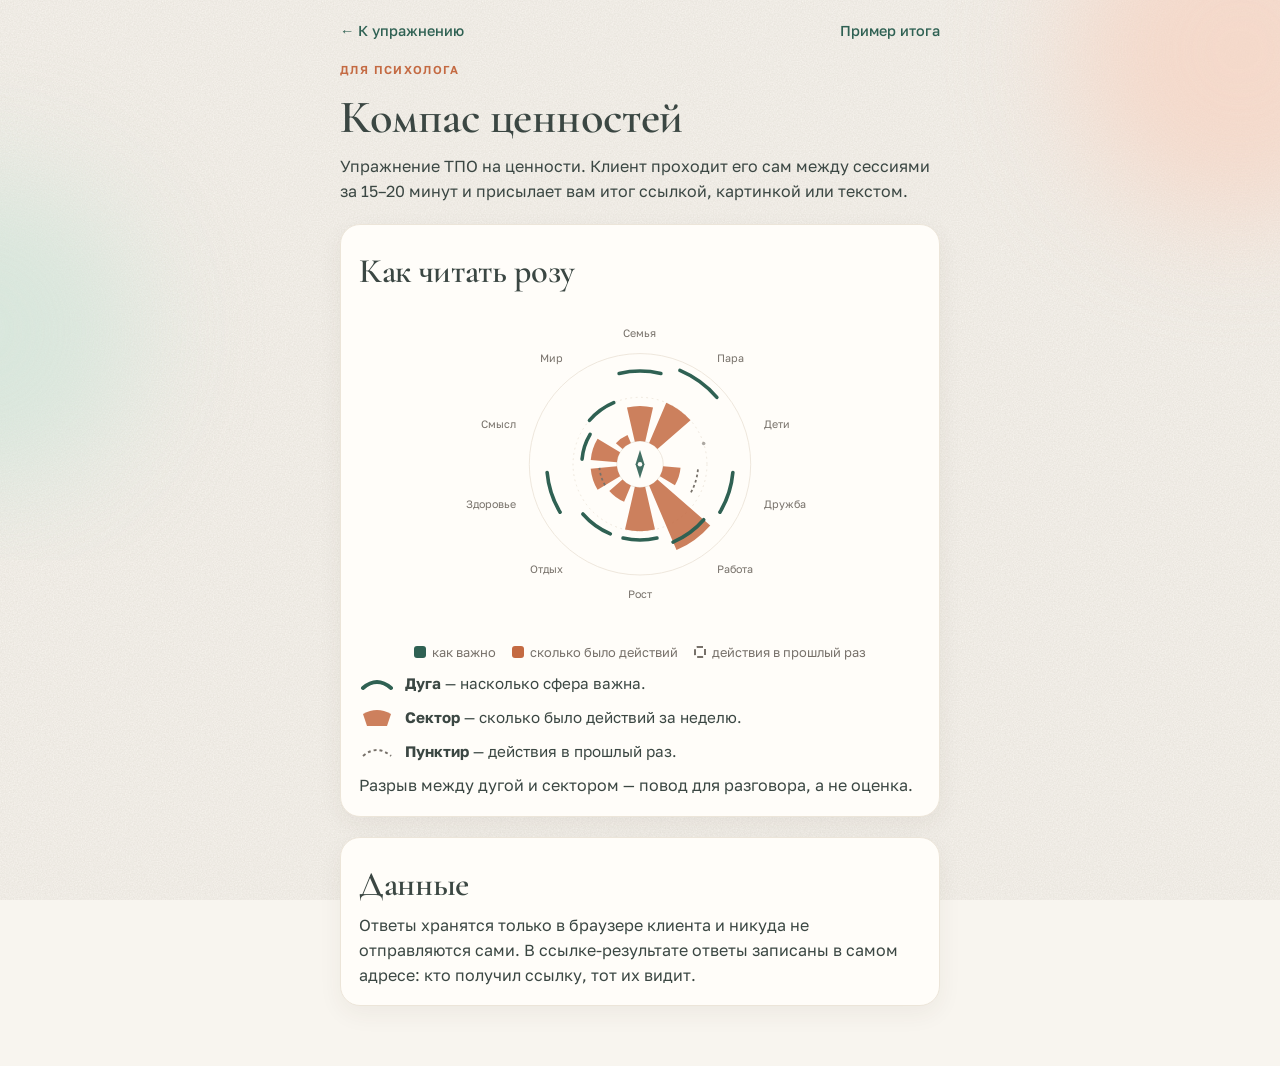
==== psychologist.html @ 223bea57 "Новый лист сфер, картинка на экране итога, скрытые кнопки не показываются Co-Authored-By: Claude Opu" ====
<!doctype html>
<html lang="ru">
<head>
<meta charset="utf-8">
<meta name="viewport" content="width=device-width,initial-scale=1,viewport-fit=cover">
<title>Для психолога — Компас ценностей</title>
<meta name="description" content="Коротко для психолога: как прочитать розу сфер в упражнении «Компас ценностей» и что происходит с данными.">
<meta name="theme-color" content="#F8F5EF" media="(prefers-color-scheme: light)">
<meta name="theme-color" content="#161C1A" media="(prefers-color-scheme: dark)">
<meta name="referrer" content="no-referrer">
<meta property="og:type" content="article">
<meta property="og:title" content="Компас ценностей — для психолога">
<meta property="og:description" content="Упражнение ТПО на ценности для самостоятельной работы клиента между сессиями.">
<meta property="og:locale" content="ru_RU">
<link rel="icon" href="favicon.svg" type="image/svg+xml">
<link rel="preload" href="fonts/golos-text-cyrillic-wght-normal.woff2" as="font" type="font/woff2" crossorigin>
<link rel="preload" href="fonts/cormorant-garamond-cyrillic-wght-normal.woff2" as="font" type="font/woff2" crossorigin>
<link rel="stylesheet" href="css/style.css?v=2">
</head>
<body>
<div class="blobs" aria-hidden="true"></div>
<main class="wrap doc" style="padding-bottom:60px">
  <div class="topbar"><a href="./">← К упражнению</a><a href="./#example">Пример итога</a></div>

  <div class="stack">
    <span class="eyebrow">Для психолога</span>
    <h1>Компас ценностей</h1>
    <p>Упражнение ТПО на ценности. Клиент проходит его сам между сессиями за 15–20 минут и присылает вам итог ссылкой, картинкой или текстом.</p>
  </div>

  <section class="card">
    <h2>Как читать розу</h2>
    <div class="mini-rose" id="rose"></div>
    <div class="legend-list">
      <div><svg viewBox="0 0 36 20" aria-hidden="true"><path d="M4 14 Q18 2 32 14" fill="none" stroke="var(--accent)" stroke-width="4" stroke-linecap="round"/></svg><span><b>Дуга</b> — насколько сфера важна.</span></div>
      <div><svg viewBox="0 0 36 20" aria-hidden="true"><path d="M8 18 L4 6 Q18 -2 32 6 L28 18Z" fill="var(--warm)" opacity=".85"/></svg><span><b>Сектор</b> — сколько было действий за неделю.</span></div>
      <div><svg viewBox="0 0 36 20" aria-hidden="true"><path d="M4 14 Q18 2 32 14" fill="none" stroke="var(--muted)" stroke-width="2" stroke-dasharray="3 3"/></svg><span><b>Пунктир</b> — действия в прошлый раз.</span></div>
    </div>
    <p>Разрыв между дугой и сектором — повод для разговора, а не оценка.</p>
  </section>

  <section class="card">
    <h2>Данные</h2>
    <p>Ответы хранятся только в браузере клиента и никуда не отправляются сами. В ссылке-результате ответы записаны в самом адресе: кто получил ссылку, тот их видит.</p>
  </section>
</main>
<script src="js/config.js?v=2"></script>
<script src="js/app.js?v=2"></script>
<script>
  /* роза-пример для объяснения */
  S=blank();S.ratings=exampleRatings();S.chosen=[];S.prev={friends:{act:4,skip:false},body:{act:2,skip:false}};VIEW=true;
  document.getElementById('rose').innerHTML=rose();
</script>
</body>
</html>
---- css/style.css ----
/* Компас ценностей — мягкий вариант A: бумага, шалфей, терракота */

@font-face{font-family:"Golos Text";font-style:normal;font-weight:400 900;font-display:swap;src:url(../fonts/golos-text-cyrillic-wght-normal.woff2) format("woff2");unicode-range:U+0301,U+0400-045F,U+0490-0491,U+04B0-04B1,U+2116}
@font-face{font-family:"Golos Text";font-style:normal;font-weight:400 900;font-display:swap;src:url(../fonts/golos-text-latin-wght-normal.woff2) format("woff2");unicode-range:U+0000-00FF,U+0131,U+0152-0153,U+02BB-02BC,U+02C6,U+02DA,U+02DC,U+0304,U+0308,U+0329,U+2000-206F,U+20AC,U+2122,U+2191,U+2193,U+2212,U+2215,U+FEFF,U+FFFD}
@font-face{font-family:"Cormorant Garamond";font-style:normal;font-weight:300 700;font-display:swap;src:url(../fonts/cormorant-garamond-cyrillic-wght-normal.woff2) format("woff2");unicode-range:U+0301,U+0400-045F,U+0490-0491,U+04B0-04B1,U+2116}
@font-face{font-family:"Cormorant Garamond";font-style:normal;font-weight:300 700;font-display:swap;src:url(../fonts/cormorant-garamond-latin-wght-normal.woff2) format("woff2");unicode-range:U+0000-00FF,U+0131,U+0152-0153,U+02BB-02BC,U+02C6,U+02DA,U+02DC,U+0304,U+0308,U+0329,U+2000-206F,U+20AC,U+2122,U+2191,U+2193,U+2212,U+2215,U+FEFF,U+FFFD}
@font-face{font-family:"Cormorant Garamond";font-style:italic;font-weight:300 700;font-display:swap;src:url(../fonts/cormorant-garamond-cyrillic-wght-italic.woff2) format("woff2");unicode-range:U+0301,U+0400-045F,U+0490-0491,U+04B0-04B1,U+2116}
@font-face{font-family:"Cormorant Garamond";font-style:italic;font-weight:300 700;font-display:swap;src:url(../fonts/cormorant-garamond-latin-wght-italic.woff2) format("woff2");unicode-range:U+0000-00FF,U+0131,U+0152-0153,U+02BB-02BC,U+02C6,U+02DA,U+02DC,U+0304,U+0308,U+0329,U+2000-206F,U+20AC,U+2122,U+2191,U+2193,U+2212,U+2215,U+FEFF,U+FFFD}

:root{
  --paper:#F8F5EF; --surface:#FFFDF9; --ink:#3B4743; --muted:#77716A; --line:#ECE5D9;
  --accent:#2F6153; --accent-soft:#E3EDE8; --btn:#4F7D70; --btn-ink:#FFFFFF;
  --warm:#C46A42; --warm-soft:#F7E6DC; --hint-bg:#F6EEE2; --hint-ink:#6E4E2E; --track:#EDE7DC;
  --blob1:#F6D3C2; --blob2:#D3E5DA; --danger:#B3412E;
  --shadow:0 8px 24px rgba(60,50,30,.06);
  --grain:.18;
  --f-display:"Cormorant Garamond",Georgia,"Times New Roman",serif;
  --f-body:"Golos Text",-apple-system,"Segoe UI",Roboto,Arial,sans-serif;
  --r:20px;
  color-scheme:light;
}
@media (prefers-color-scheme:dark){:root:not([data-theme="light"]){
  --paper:#161C1A; --surface:#1E2623; --ink:#E7E2D8; --muted:#A39C90; --line:#2E3834;
  --accent:#8FC2B0; --accent-soft:#23332D; --btn:#6FA391; --btn-ink:#10201A;
  --warm:#E39470; --warm-soft:#3A2A22; --hint-bg:#2B2620; --hint-ink:#EBCFAE; --track:#2E3834;
  --blob1:#5A3B2E; --blob2:#284036; --danger:#F08A76; --shadow:none; --grain:.10; color-scheme:dark}}
:root[data-theme="dark"]{
  --paper:#161C1A; --surface:#1E2623; --ink:#E7E2D8; --muted:#A39C90; --line:#2E3834;
  --accent:#8FC2B0; --accent-soft:#23332D; --btn:#6FA391; --btn-ink:#10201A;
  --warm:#E39470; --warm-soft:#3A2A22; --hint-bg:#2B2620; --hint-ink:#EBCFAE; --track:#2E3834;
  --blob1:#5A3B2E; --blob2:#284036; --danger:#F08A76; --shadow:none; --grain:.10; color-scheme:dark}

*{box-sizing:border-box}
[hidden]{display:none!important}
html{-webkit-text-size-adjust:100%}
body{background:var(--paper);color:var(--ink);font:16px/1.55 var(--f-body);margin:0;min-height:100vh;overflow-x:hidden;
  padding-left:max(18px,env(safe-area-inset-left,0px));padding-right:max(18px,env(safe-area-inset-right,0px))}
/* бумажная фактура и тёплые пятна */
body::before{content:"";position:fixed;inset:0;pointer-events:none;z-index:0;opacity:var(--grain);
  background:url("data:image/svg+xml,%3Csvg xmlns='http://www.w3.org/2000/svg' width='160' height='160'%3E%3Cfilter id='n'%3E%3CfeTurbulence type='fractalNoise' baseFrequency='.75' numOctaves='3'/%3E%3CfeColorMatrix values='0 0 0 0 .3 0 0 0 0 .25 0 0 0 0 .2 0 0 0 1 0'/%3E%3C/filter%3E%3Crect width='160' height='160' filter='url(%23n)'/%3E%3C/svg%3E")}
.blobs{position:absolute;left:0;right:0;top:0;height:560px;overflow:hidden;pointer-events:none;z-index:0}
.blobs::before,.blobs::after{content:"";position:absolute;border-radius:50%;filter:blur(60px)}
.blobs::before{width:340px;height:340px;background:var(--blob1);opacity:.75;top:-120px;right:-130px}
.blobs::after{width:320px;height:320px;background:var(--blob2);opacity:.8;top:170px;left:-180px}

.wrap{position:relative;z-index:1;max-width:600px;margin:0 auto;padding-block:20px 130px;display:flex;flex-direction:column;gap:20px}
h1,h2,h3{font-family:var(--f-display);font-weight:600;line-height:1.08;text-wrap:balance;margin:0;letter-spacing:-.01em}
h1{font-size:2.9rem}
h2{font-size:2.15rem}
h3{font-size:1.35rem}
p{margin:0}
a{color:var(--accent)}
.muted{color:var(--muted)}
.small{font-size:.875rem}
.eyebrow{font-size:.72rem;letter-spacing:.12em;text-transform:uppercase;color:var(--warm);font-weight:600}
.stack{display:flex;flex-direction:column;gap:12px}
.card{background:var(--surface);border:1px solid var(--line);border-radius:var(--r);padding:18px;box-shadow:var(--shadow)}
button{font:inherit;cursor:pointer;-webkit-tap-highlight-color:transparent}
:focus-visible{outline:2px solid var(--accent);outline-offset:2px}

/* прогресс */
.progress{display:flex;gap:4px;align-items:center}
.progress span{flex:1;height:3px;border-radius:2px;background:var(--line)}
.progress span.done{background:var(--accent)}
.progress span.now{background:var(--warm)}

/* кнопки */
.btn{border:0;border-radius:999px;padding:13px 22px;min-height:48px;font-weight:600;background:var(--btn);color:var(--btn-ink);display:inline-flex;align-items:center;justify-content:center;gap:8px;text-decoration:none}
.btn:disabled{opacity:.4;cursor:default}
.btn.ghost{background:var(--surface);color:var(--ink);border:1px solid var(--line)}
.btn.link{background:none;color:var(--accent);padding:6px 0;min-height:0;border-radius:0;font-weight:500}
.btn.danger{background:transparent;color:var(--danger);border:1px solid currentColor}
.btn.wide{width:100%}
.btn svg{width:18px;height:18px;flex:none}
.row{display:flex;gap:10px;flex-wrap:wrap;align-items:center}
.row.split>*{flex:1 1 0;min-width:0}

.nav{position:fixed;left:0;right:0;bottom:0;background:color-mix(in srgb,var(--surface) 92%,transparent);backdrop-filter:blur(10px);-webkit-backdrop-filter:blur(10px);border-top:1px solid var(--line);
  padding:10px max(18px,env(safe-area-inset-right,0px)) calc(10px + env(safe-area-inset-bottom,0px)) max(18px,env(safe-area-inset-left,0px));z-index:5}
.nav .in{max-width:600px;margin:0 auto;display:flex;justify-content:space-between;gap:10px;align-items:center}
.nav .btn{min-width:110px}
.nav #navinfo{text-align:center;flex:1}

/* заставка */
.hero{position:relative;height:260px;display:grid;place-items:center}
.hero .halo{position:absolute;width:236px;height:236px;border-radius:50%;background:color-mix(in srgb,var(--surface) 70%,transparent);box-shadow:0 20px 50px rgba(47,97,83,.12)}
.hero.art{height:auto;margin-inline:-10px;display:block}
/* иллюстрации нарисованы на кремовой бумаге: в светлой теме «впитываем» их в фон страницы */
/* края картинки мягко растворяются в бумаге страницы */
.soft-edges{-webkit-mask-image:linear-gradient(90deg,transparent,#000 9%,#000 91%,transparent),linear-gradient(transparent,#000 9%,#000 88%,transparent);
  -webkit-mask-composite:source-in;mask-image:linear-gradient(90deg,transparent,#000 9%,#000 91%,transparent),linear-gradient(transparent,#000 9%,#000 88%,transparent);mask-composite:intersect}
.hero.art img{display:block;width:100%;height:auto;mix-blend-mode:multiply}
@media (prefers-color-scheme:dark){:root:not([data-theme="light"]) .hero.art img{mix-blend-mode:normal;border-radius:var(--r);opacity:.92}}
:root[data-theme="dark"] .hero.art img{mix-blend-mode:normal;border-radius:var(--r);opacity:.92}
.hero.slim{height:110px}
.hero.slim .halo{width:96px;height:96px}
.compass{position:relative;width:200px;height:200px;filter:drop-shadow(0 10px 22px rgba(47,97,83,.28)) drop-shadow(0 2px 4px rgba(30,40,35,.15))}
.hero.slim .compass{width:80px;height:80px}
@media (prefers-reduced-motion:no-preference){.compass .needle{transform-origin:100px 100px;animation:seek 2.4s cubic-bezier(.3,1.6,.5,1) both}
 @keyframes seek{0%{transform:rotate(-70deg)}60%{transform:rotate(14deg)}100%{transform:rotate(18deg)}}}
.compass .needle{transform:rotate(18deg);transform-origin:100px 100px}

/* роза */
.rose{width:100%;max-width:400px;margin:0 auto;display:block}
.rose text{font:12px var(--f-body);fill:var(--muted)}
.rose .lbl-on{fill:var(--ink);font-weight:600}
.legend{display:flex;gap:6px 16px;flex-wrap:wrap;justify-content:center;font-size:.8rem;color:var(--muted)}
.legend i{display:inline-block;width:12px;height:12px;border-radius:3px;vertical-align:-1px;margin-right:6px}

/* сферы и ползунки */
.sphere{display:flex;flex-direction:column;gap:10px}
.sphere + .sphere{border-top:1px solid var(--line);padding-top:18px}
.sphere-head{display:flex;justify-content:space-between;gap:10px;align-items:flex-start}
.sphere-head > div{min-width:0}
.sphere.skip .scales{display:none}
.sphere-head .btn.link{white-space:nowrap;flex:none;font-size:.875rem}
.sphere.skip h3{color:var(--muted)}
.scale{display:grid;grid-template-columns:1fr auto;gap:2px 10px;align-items:center}
.scale label{font-size:.9rem}
.scale output{font-variant-numeric:tabular-nums;font-weight:600;min-width:2ch;text-align:right}
.scale input{--c:var(--accent);grid-column:1/-1;width:100%;-webkit-appearance:none;appearance:none;height:6px;border-radius:3px;margin:12px 0;
  background:linear-gradient(90deg,var(--c) var(--p,50%),var(--track) var(--p,50%));outline-offset:6px}
.scale.act input{--c:var(--warm)}
.scale input::-webkit-slider-thumb{-webkit-appearance:none;width:26px;height:26px;border-radius:50%;background:var(--surface);border:3px solid var(--c);box-shadow:0 2px 6px rgba(0,0,0,.15)}
.scale input::-moz-range-thumb{width:20px;height:20px;border-radius:50%;background:var(--surface);border:3px solid var(--c)}
.scale.untouched input{--c:var(--muted);opacity:.45}
.scale.untouched output{color:var(--muted);font-weight:400}

/* выбор */
.pick{display:flex;gap:12px;align-items:center;width:100%;text-align:left;background:var(--surface);border:1px solid var(--line);border-radius:16px;padding:12px 14px;color:var(--ink);min-height:60px}
.pick > div{flex:1;min-width:0}
.pick[aria-pressed="true"]{border-color:var(--accent);box-shadow:inset 0 0 0 1px var(--accent)}
.pick .box{width:22px;height:22px;border-radius:7px;border:2px solid var(--line);flex:none;display:grid;place-items:center;color:var(--surface);font-size:.8rem}
.pick[aria-pressed="true"] .box{background:var(--accent);border-color:var(--accent)}
.gap{font-size:.78rem;padding:2px 9px;border-radius:999px;background:var(--warm-soft);color:var(--hint-ink);white-space:nowrap}

/* поля */
.field{display:flex;flex-direction:column;gap:6px}
.field label{font-weight:600}
.field .sub{font-size:.875rem;color:var(--muted)}
textarea,input[type=text]{width:100%;font:inherit;font-size:16px;color:var(--ink);background:var(--surface);border:1px solid var(--line);border-radius:14px;padding:11px 13px;resize:vertical}
textarea{min-height:96px}
textarea:focus,input[type=text]:focus{outline:none;border-color:var(--accent);box-shadow:0 0 0 3px var(--accent-soft)}
.hint{background:var(--hint-bg);color:var(--hint-ink);border-radius:14px;padding:11px 13px;font-size:.9rem}
.chips{display:flex;flex-wrap:wrap;gap:6px}
.chip{border:1px solid var(--line);background:var(--surface);color:var(--ink);border-radius:999px;padding:7px 13px;font-size:.875rem}
.chip[aria-pressed="true"]{background:var(--accent);color:var(--surface);border-color:var(--accent)}
details summary{cursor:pointer;color:var(--accent);font-weight:500}
details[open] summary{margin-bottom:10px}
.quote{font-family:var(--f-display);font-style:italic;font-size:1.3rem;line-height:1.3}

/* иконки и иллюстрации сфер */
.ico{width:22px;height:22px;color:var(--accent);flex:none}
.ico.lg{width:28px;height:28px}
.titled{display:flex;gap:12px;align-items:flex-start}
.titled > div{min-width:0}
.icw{width:44px;height:44px;border-radius:14px;background:var(--accent-soft);display:grid;place-items:center;flex:none}
.res-sphere .titled{align-items:center}
.pick .ico{color:var(--muted)}
.pick[aria-pressed="true"] .ico{color:var(--accent)}
.badge{width:60px;height:60px;border-radius:18px;background:var(--accent-soft);display:grid;place-items:center}
.badge.warm{background:var(--warm-soft)}
.badge.warm .ico{color:var(--warm)}
/* шапка экранов сферы: заголовок слева, иллюстрация справа */
.shead{display:grid;grid-template-columns:1fr auto;gap:14px;align-items:center}
.shead h2{font-size:clamp(1.75rem,6.4vw,2.3rem)}
.badge.art{position:relative;width:clamp(92px,24vw,150px);height:auto;aspect-ratio:1;background:none;border-radius:0}
.badge.art img{position:absolute;inset:0;display:block;width:100%;height:100%;object-fit:cover;object-position:50% 68%;mix-blend-mode:multiply}
.badge.art img.soft-edges{-webkit-mask-image:radial-gradient(closest-side,#000 62%,transparent);mask-image:radial-gradient(closest-side,#000 62%,transparent);-webkit-mask-composite:source-over;mask-composite:add}
@media (prefers-color-scheme:dark){:root:not([data-theme="light"]) .badge.art img{mix-blend-mode:normal;border-radius:16px}}
:root[data-theme="dark"] .badge.art img{mix-blend-mode:normal;border-radius:16px}

/* итог */
.res-sphere{display:flex;flex-direction:column;gap:8px}
.res-sphere + .res-sphere{border-top:1px solid var(--line);padding-top:16px}
.kv{display:grid;grid-template-columns:7.5rem 1fr;gap:4px 12px;font-size:.95rem}
.kv dt{color:var(--muted)}
.kv dd{margin:0;min-width:0;white-space:pre-wrap;overflow-wrap:anywhere}
@media (max-width:440px){.kv{grid-template-columns:1fr;gap:0}.kv dt{font-size:.8rem;margin-top:8px}}
.banner{background:var(--accent-soft);border-radius:var(--r);padding:12px 14px;display:flex;gap:10px;align-items:center;justify-content:space-between;flex-wrap:wrap}
.banner.warm{background:var(--warm-soft)}
.toast{position:fixed;left:50%;transform:translateX(-50%);bottom:calc(86px + env(safe-area-inset-bottom,0px));background:var(--ink);color:var(--paper);padding:9px 18px;border-radius:999px;font-size:.9rem;z-index:9;max-width:calc(100vw - 32px);text-align:center}
pre.copy{white-space:pre-wrap;font:13px/1.5 var(--f-body);background:var(--paper);border:1px solid var(--line);border-radius:12px;padding:12px;max-height:240px;overflow:auto;margin:0}
.share{display:flex;flex-direction:column;gap:10px}
footer.foot{text-align:center;font-size:.85rem;color:var(--muted);padding-top:10px}
@media (prefers-reduced-motion:no-preference){.view{animation:in .25s ease}@keyframes in{from{opacity:.4;transform:translateY(6px)}to{opacity:1;transform:none}}}

/* страница для психолога */
.doc h2{margin-top:10px}
.doc p,.doc li{max-width:62ch}
.doc ul,.doc ol{margin:0;padding-left:1.2em;display:flex;flex-direction:column;gap:6px}
.doc .card{display:flex;flex-direction:column;gap:10px}
.topbar{display:flex;justify-content:space-between;align-items:center;gap:10px;font-size:.9rem}
.topbar a{text-decoration:none;font-weight:500}
.mini-rose{display:grid;grid-template-columns:1fr;gap:14px}
.legend-list{display:flex;flex-direction:column;gap:10px;font-size:.95rem}
.legend-list div{display:grid;grid-template-columns:36px 1fr;gap:10px;align-items:start}
.legend-list svg{width:36px;height:20px;margin-top:2px}
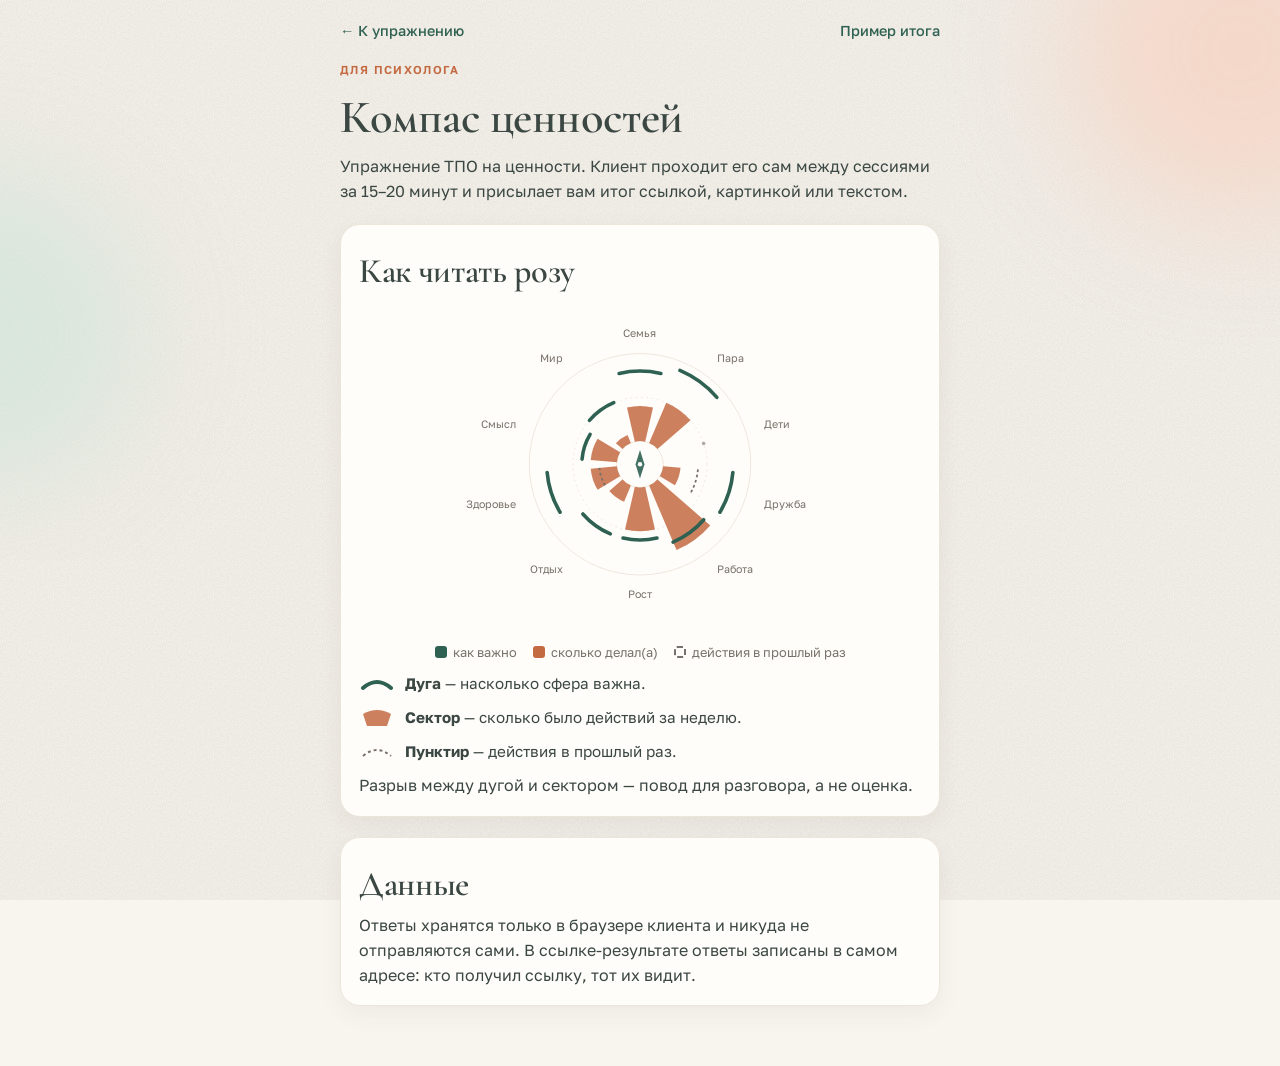
==== commit 32b55c57: "Правки текстов 1–7 Co-Authored-By: Claude Opus 5.5 <noreply@anthropic.com>" ====
--- a/psychologist.html
+++ b/psychologist.html
@@ -15,7 +15,7 @@
 <link rel="icon" href="favicon.svg" type="image/svg+xml">
 <link rel="preload" href="fonts/golos-text-cyrillic-wght-normal.woff2" as="font" type="font/woff2" crossorigin>
 <link rel="preload" href="fonts/cormorant-garamond-cyrillic-wght-normal.woff2" as="font" type="font/woff2" crossorigin>
-<link rel="stylesheet" href="css/style.css?v=2">
+<link rel="stylesheet" href="css/style.css?v=6">
 </head>
 <body>
 <div class="blobs" aria-hidden="true"></div>
@@ -44,8 +44,8 @@
     <p>Ответы хранятся только в браузере клиента и никуда не отправляются сами. В ссылке-результате ответы записаны в самом адресе: кто получил ссылку, тот их видит.</p>
   </section>
 </main>
-<script src="js/config.js?v=2"></script>
-<script src="js/app.js?v=2"></script>
+<script src="js/config.js?v=6"></script>
+<script src="js/app.js?v=6"></script>
 <script>
   /* роза-пример для объяснения */
   S=blank();S.ratings=exampleRatings();S.chosen=[];S.prev={friends:{act:4,skip:false},body:{act:2,skip:false}};VIEW=true;
--- a/css/style.css
+++ b/css/style.css
@@ -85,6 +85,10 @@
 .hero{position:relative;height:260px;display:grid;place-items:center}
 .hero .halo{position:absolute;width:236px;height:236px;border-radius:50%;background:color-mix(in srgb,var(--surface) 70%,transparent);box-shadow:0 20px 50px rgba(47,97,83,.12)}
 .hero.art{height:auto;margin-inline:-10px;display:block}
+/* компас — фирменный знак: лежит на краю иллюстрации */
+.hero.art{position:relative;margin-bottom:28px}
+.hero-compass{position:absolute;right:6%;bottom:-34px;width:clamp(92px,24vw,128px);aspect-ratio:1}
+.hero-compass .compass{width:100%;height:100%}
 /* иллюстрации нарисованы на кремовой бумаге: в светлой теме «впитываем» их в фон страницы */
 /* края картинки мягко растворяются в бумаге страницы */
 .soft-edges{-webkit-mask-image:linear-gradient(90deg,transparent,#000 9%,#000 91%,transparent),linear-gradient(transparent,#000 9%,#000 88%,transparent);
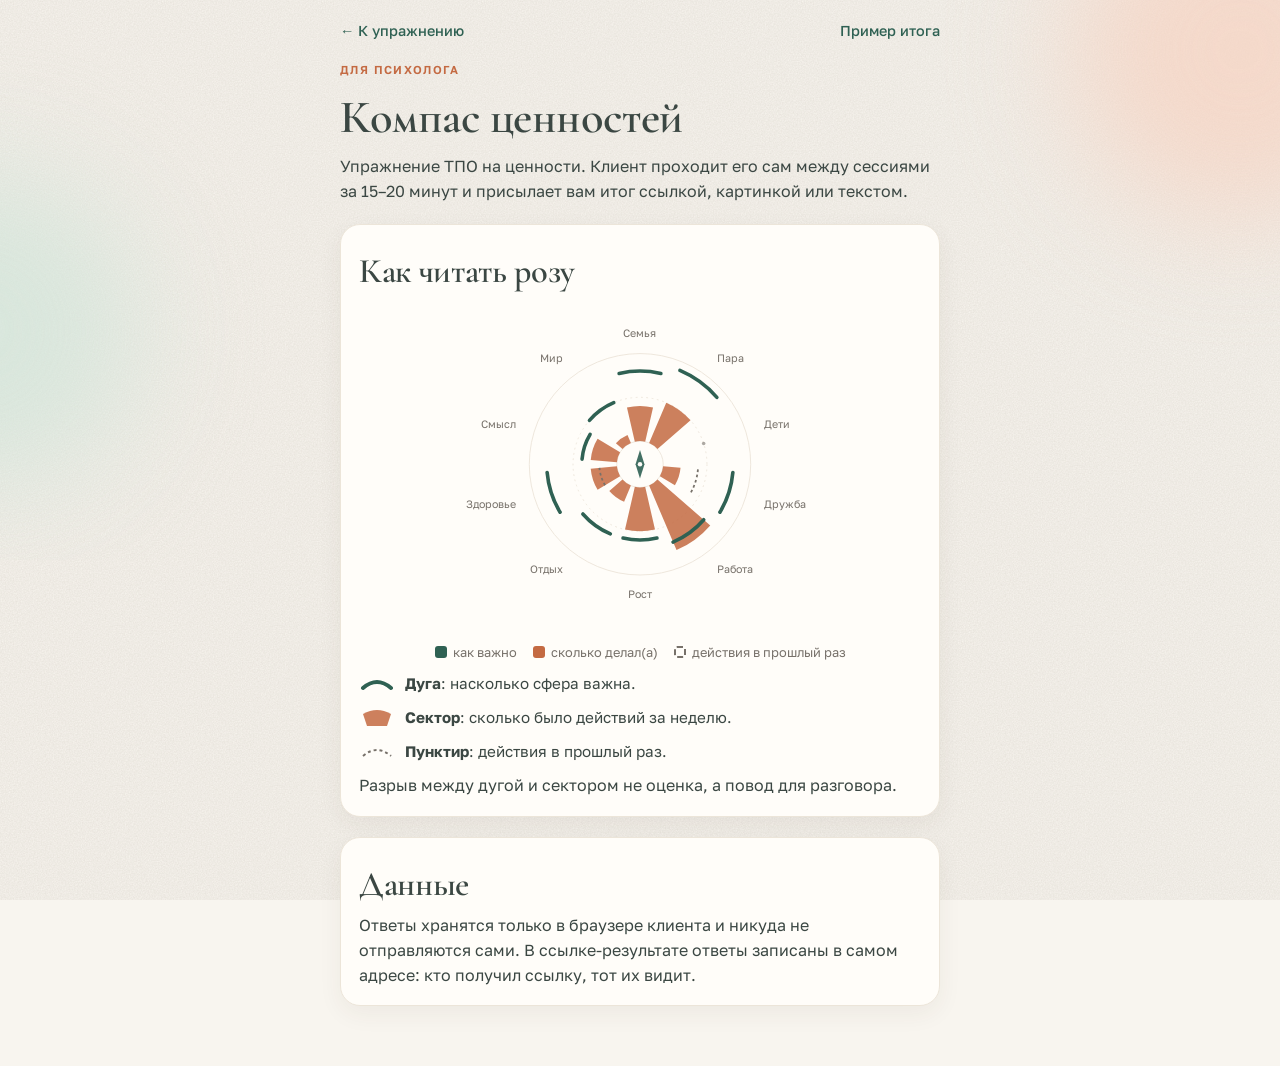
==== commit f05ce8a7: "Без длинных тире в текстах сайта Co-Authored-By: Claude Opus 5.5 <noreply@anthropic.com>" ====
--- a/psychologist.html
+++ b/psychologist.html
@@ -3,19 +3,19 @@
 <head>
 <meta charset="utf-8">
 <meta name="viewport" content="width=device-width,initial-scale=1,viewport-fit=cover">
-<title>Для психолога — Компас ценностей</title>
+<title>Для психолога · Компас ценностей</title>
 <meta name="description" content="Коротко для психолога: как прочитать розу сфер в упражнении «Компас ценностей» и что происходит с данными.">
 <meta name="theme-color" content="#F8F5EF" media="(prefers-color-scheme: light)">
 <meta name="theme-color" content="#161C1A" media="(prefers-color-scheme: dark)">
 <meta name="referrer" content="no-referrer">
 <meta property="og:type" content="article">
-<meta property="og:title" content="Компас ценностей — для психолога">
+<meta property="og:title" content="Компас ценностей для психолога">
 <meta property="og:description" content="Упражнение ТПО на ценности для самостоятельной работы клиента между сессиями.">
 <meta property="og:locale" content="ru_RU">
 <link rel="icon" href="favicon.svg" type="image/svg+xml">
 <link rel="preload" href="fonts/golos-text-cyrillic-wght-normal.woff2" as="font" type="font/woff2" crossorigin>
 <link rel="preload" href="fonts/cormorant-garamond-cyrillic-wght-normal.woff2" as="font" type="font/woff2" crossorigin>
-<link rel="stylesheet" href="css/style.css?v=6">
+<link rel="stylesheet" href="css/style.css?v=8">
 </head>
 <body>
 <div class="blobs" aria-hidden="true"></div>
@@ -32,11 +32,11 @@
     <h2>Как читать розу</h2>
     <div class="mini-rose" id="rose"></div>
     <div class="legend-list">
-      <div><svg viewBox="0 0 36 20" aria-hidden="true"><path d="M4 14 Q18 2 32 14" fill="none" stroke="var(--accent)" stroke-width="4" stroke-linecap="round"/></svg><span><b>Дуга</b> — насколько сфера важна.</span></div>
-      <div><svg viewBox="0 0 36 20" aria-hidden="true"><path d="M8 18 L4 6 Q18 -2 32 6 L28 18Z" fill="var(--warm)" opacity=".85"/></svg><span><b>Сектор</b> — сколько было действий за неделю.</span></div>
-      <div><svg viewBox="0 0 36 20" aria-hidden="true"><path d="M4 14 Q18 2 32 14" fill="none" stroke="var(--muted)" stroke-width="2" stroke-dasharray="3 3"/></svg><span><b>Пунктир</b> — действия в прошлый раз.</span></div>
+      <div><svg viewBox="0 0 36 20" aria-hidden="true"><path d="M4 14 Q18 2 32 14" fill="none" stroke="var(--accent)" stroke-width="4" stroke-linecap="round"/></svg><span><b>Дуга</b>: насколько сфера важна.</span></div>
+      <div><svg viewBox="0 0 36 20" aria-hidden="true"><path d="M8 18 L4 6 Q18 -2 32 6 L28 18Z" fill="var(--warm)" opacity=".85"/></svg><span><b>Сектор</b>: сколько было действий за неделю.</span></div>
+      <div><svg viewBox="0 0 36 20" aria-hidden="true"><path d="M4 14 Q18 2 32 14" fill="none" stroke="var(--muted)" stroke-width="2" stroke-dasharray="3 3"/></svg><span><b>Пунктир</b>: действия в прошлый раз.</span></div>
     </div>
-    <p>Разрыв между дугой и сектором — повод для разговора, а не оценка.</p>
+    <p>Разрыв между дугой и сектором не оценка, а повод для разговора.</p>
   </section>
 
   <section class="card">
@@ -44,8 +44,8 @@
     <p>Ответы хранятся только в браузере клиента и никуда не отправляются сами. В ссылке-результате ответы записаны в самом адресе: кто получил ссылку, тот их видит.</p>
   </section>
 </main>
-<script src="js/config.js?v=6"></script>
-<script src="js/app.js?v=6"></script>
+<script src="js/config.js?v=8"></script>
+<script src="js/app.js?v=8"></script>
 <script>
   /* роза-пример для объяснения */
   S=blank();S.ratings=exampleRatings();S.chosen=[];S.prev={friends:{act:4,skip:false},body:{act:2,skip:false}};VIEW=true;
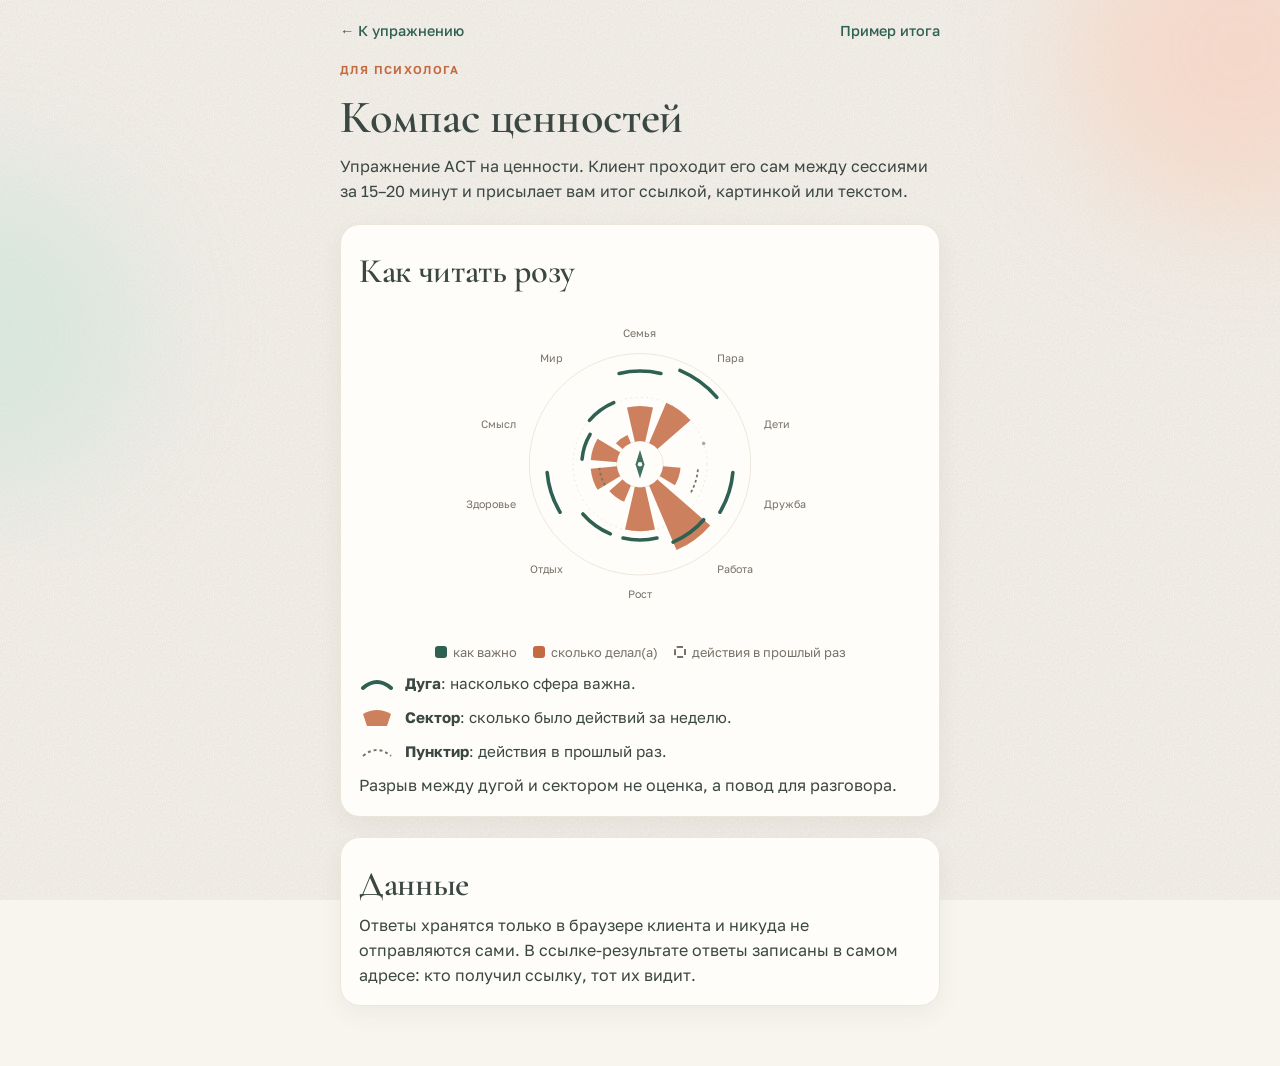
==== commit 88f9608a: "ACT вместо ТПО, понятный заголовок вкладки Co-Authored-By: Claude Opus 5.5 <noreply@anthropic.com>" ====
--- a/psychologist.html
+++ b/psychologist.html
@@ -10,7 +10,7 @@
 <meta name="referrer" content="no-referrer">
 <meta property="og:type" content="article">
 <meta property="og:title" content="Компас ценностей для психолога">
-<meta property="og:description" content="Упражнение ТПО на ценности для самостоятельной работы клиента между сессиями.">
+<meta property="og:description" content="Упражнение ACT на ценности для самостоятельной работы клиента между сессиями.">
 <meta property="og:locale" content="ru_RU">
 <link rel="icon" href="favicon.svg" type="image/svg+xml">
 <link rel="preload" href="fonts/golos-text-cyrillic-wght-normal.woff2" as="font" type="font/woff2" crossorigin>
@@ -25,7 +25,7 @@
   <div class="stack">
     <span class="eyebrow">Для психолога</span>
     <h1>Компас ценностей</h1>
-    <p>Упражнение ТПО на ценности. Клиент проходит его сам между сессиями за 15–20 минут и присылает вам итог ссылкой, картинкой или текстом.</p>
+    <p>Упражнение ACT на ценности. Клиент проходит его сам между сессиями за 15–20 минут и присылает вам итог ссылкой, картинкой или текстом.</p>
   </div>
 
   <section class="card">
